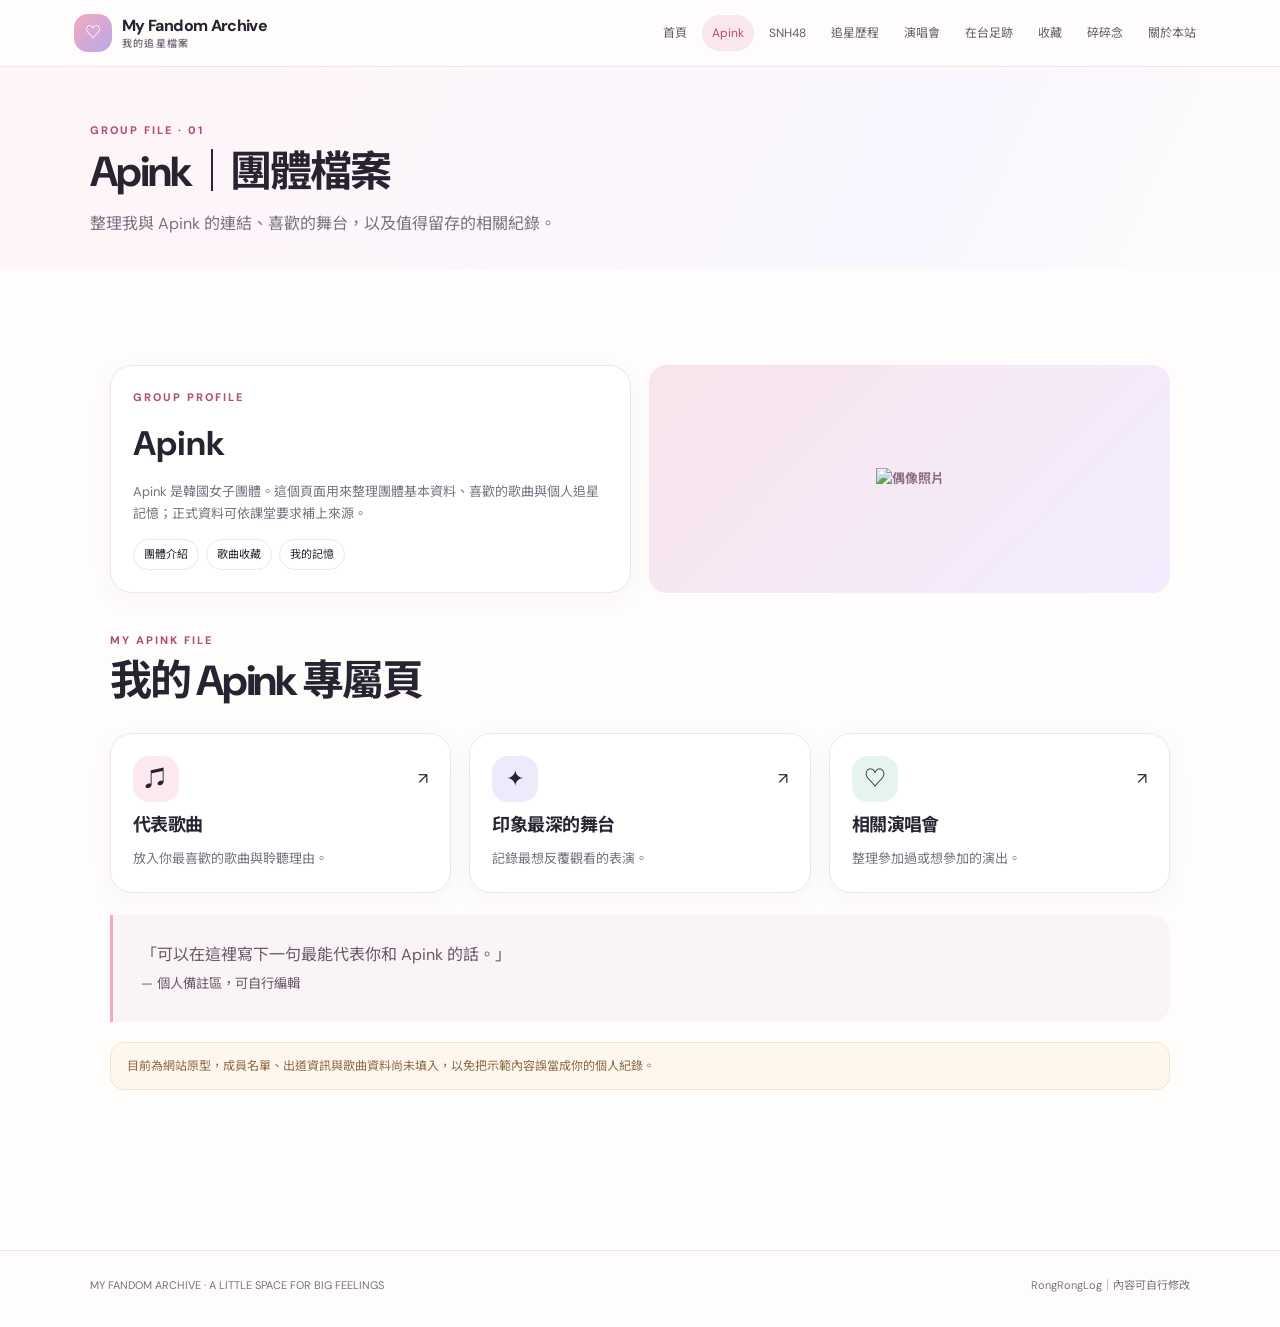
==== apink.html @ c0fb64b3 "Add files via upload" ====
<!doctype html>
<html lang="zh-Hant">
    <head>
        <meta charset="utf-8">
        <meta name="viewport" content="width=device-width,initial-scale=1">
        <meta name="description" content="整理我與 Apink 的連結、喜歡的舞台，以及值得留存的相關紀錄。">
        <title>Apink｜團體檔案｜My Fandom Archive</title>
        <link rel="stylesheet" href="styles.css">
    </head>
    <body>
        <header class="site-header">
            <div class="nav-wrap">
                <a class="brand" href="index.html">
                    <span class="brand-mark">♡</span>
                    <span class="brand-name">
                        My Fandom Archive<small>我的追星檔案</small>
                    </span>
                </a>
                <button class="menu-toggle" aria-label="開啟導覽選單" aria-expanded="false">☰</button>
                <nav class="nav">
                    <a href="index.html">首頁</a>
                    <a href="apink.html">Apink</a>
                    <a href="snh48.html">SNH48</a>
                    <a href="journey.html">追星歷程</a>
                    <a href="concerts.html">演唱會</a>
                    <a href="taiwan.html">在台足跡</a>
                    <a href="collection.html">收藏</a>
                    <a href="notes.html">碎碎念</a>
                    <a href="about.html">關於本站</a>
                </nav>
            </div>
        </header>
        <main>
            <section class="page-heading">
                <div class="container">
                    <div class="eyebrow">GROUP FILE · 01</div>
                    <h1>Apink｜團體檔案</h1>
                    <p>整理我與 Apink 的連結、喜歡的舞台，以及值得留存的相關紀錄。</p>
                </div>
            </section>
            <section class="section">
                <div class="container">
                    <section class="section">
                        <div class="container">
                            <div class="grid two">
                                <div class="card">
                                    <div class="eyebrow">GROUP PROFILE</div>
                                    <h2 style="font-size:34px;margin:8px 0">Apink</h2>
                                    <p>Apink 是韓國女子團體。這個頁面用來整理團體基本資料、喜歡的歌曲與個人追星記憶；正式資料可依課堂要求補上來源。</p>
                                    <div class="member-pills">
                                        <span>團體介紹</span>
                                        <span>歌曲收藏</span>
                                        <span>我的記憶</span>
                                    </div>
                                </div>
                                <div class="photo-placeholder">
                                    <div>
                                     <img src="圖片\IMG_20160907_165725_533.jpg" alt="偶像照片" width="300">
                                    </div>
                                </div>
                            </div>
                            <div class="section-head" style="margin-top:38px">
                                <div>
                                    <div class="eyebrow">MY APINK FILE</div>
                                    <h2>我的 Apink 專屬頁</h2>
                                </div>
                            </div>
                            <div class="grid three">
                                <a class="card" href="collection.html">
                                    <div class="card-top">
                                        <span class="icon-box ">♫</span>
                                        <span>↗</span>
                                    </div>
                                    <h3>代表歌曲</h3>
                                    <p>放入你最喜歡的歌曲與聆聽理由。</p>
                                </a>
                                <a class="card" href="notes.html">
                                    <div class="card-top">
                                        <span class="icon-box lav">✦</span>
                                        <span>↗</span>
                                    </div>
                                    <h3>印象最深的舞台</h3>
                                    <p>記錄最想反覆觀看的表演。</p>
                                </a>
                                <a class="card" href="concerts.html">
                                    <div class="card-top">
                                        <span class="icon-box mint">♡</span>
                                        <span>↗</span>
                                    </div>
                                    <h3>相關演唱會</h3>
                                    <p>整理參加過或想參加的演出。</p>
                                </a>
                            </div>
                            <div class="quote" style="margin-top:22px">
                                「可以在這裡寫下一句最能代表你和 Apink 的話。」<br>
                                <small>— 個人備註區，可自行編輯</small>
                            </div>
                            <div class="notice">目前為網站原型，成員名單、出道資訊與歌曲資料尚未填入，以免把示範內容誤當成你的個人紀錄。</div>
                        </div>
                    </section>
                </div>
            </section>
        </main>
        <footer class="footer">
            <div class="container footer-inner">
                <span>MY FANDOM ARCHIVE · A LITTLE SPACE FOR BIG FEELINGS</span>
                <span>RongRongLog｜內容可自行修改</span>
            </div>
        </footer>
        <script src="script.js"></script>
    </body>
</html>
---- styles.css ----
@import url('https://fonts.googleapis.com/css2?family=DM+Sans:wght@400;500;600;700&family=Noto+Sans+TC:wght@400;500;600;700;800&display=swap');
:root{--ink:#282331;--muted:#777180;--paper:#fffdfb;--line:#eee7e9;--pink:#f3a9bf;--pink-dark:#b34d75;--lav:#b8a9e8;--lav-dark:#6d5ca5;--peach:#f6d7c8;--mint:#d9ece5;--shadow:0 18px 50px rgba(62,42,66,.08)}*{box-sizing:border-box}html{scroll-behavior:smooth}body{margin:0;background:var(--paper);color:var(--ink);font-family:'DM Sans','Noto Sans TC',sans-serif;line-height:1.7}a{color:inherit;text-decoration:none}button,select{font:inherit}.site-header{position:sticky;top:0;z-index:10;background:rgba(255,253,251,.92);backdrop-filter:blur(14px);border-bottom:1px solid var(--line)}.nav-wrap{max-width:1180px;margin:auto;padding:14px 24px;display:flex;align-items:center;justify-content:space-between;gap:22px}.brand{display:flex;align-items:center;gap:10px;white-space:nowrap}.brand-mark{display:grid;place-items:center;width:38px;height:38px;border-radius:14px;background:linear-gradient(135deg,var(--pink),var(--lav));color:#fff;font-weight:800}.brand-name{font-weight:800;letter-spacing:-.04em;line-height:1.2}.brand-name small{display:block;font-size:10px;letter-spacing:.12em;color:var(--muted);font-weight:600;margin-top:3px}.nav{display:flex;gap:5px;align-items:center;flex-wrap:wrap;justify-content:flex-end}.nav a{font-size:12px;color:#645d6b;padding:8px 10px;border-radius:99px;transition:.2s}.nav a:hover,.nav a.active{background:#f8e8ee;color:var(--pink-dark)}.menu-toggle{display:none;border:1px solid var(--line);background:#fff;border-radius:12px;padding:7px 11px}.container{width:min(1100px,calc(100% - 40px));margin:auto}.hero{padding:72px 0 56px;position:relative;overflow:hidden}.hero:before,.hero:after{content:'';position:absolute;border-radius:50%;z-index:-1;filter:blur(1px)}.hero:before{width:340px;height:340px;background:#fce9ef;right:-80px;top:-110px}.hero:after{width:210px;height:210px;background:#eee8fc;right:170px;bottom:-130px}.eyebrow{font-size:11px;letter-spacing:.18em;text-transform:uppercase;color:var(--pink-dark);font-weight:800}.hero-grid{display:grid;grid-template-columns:1.1fr .9fr;gap:50px;align-items:center}.hero h1{font-size:clamp(42px,6vw,72px);line-height:1.08;letter-spacing:-.065em;margin:18px 0 20px}.hero h1 span{color:var(--pink-dark)}.hero p{max-width:560px;color:var(--muted);margin:0 0 26px}.button-row{display:flex;gap:10px;flex-wrap:wrap}.btn{display:inline-flex;align-items:center;justify-content:center;padding:11px 17px;border-radius:99px;background:var(--ink);color:white;font-size:13px;font-weight:700;border:1px solid var(--ink);cursor:pointer;transition:.2s}.btn:hover{transform:translateY(-2px);box-shadow:var(--shadow)}.btn.secondary{background:white;color:var(--ink);border-color:var(--line)}.hero-art{min-height:360px;position:relative;display:grid;place-items:center}.art-card{position:absolute;border-radius:26px;box-shadow:var(--shadow);display:flex;flex-direction:column;justify-content:space-between;padding:22px;overflow:hidden}.art-card.one{width:230px;height:290px;background:linear-gradient(145deg,#f5bfd0,#fff0f3);left:5%;top:28px;transform:rotate(-8deg)}.art-card.two{width:230px;height:290px;background:linear-gradient(145deg,#c9bdf1,#f3efff);right:4%;top:45px;transform:rotate(8deg)}.art-symbol{font-size:56px;line-height:1;color:rgba(255,255,255,.92);font-weight:800}.art-label{font-size:12px;letter-spacing:.13em;font-weight:800}.art-label strong{display:block;font-size:24px;letter-spacing:-.04em}.floating-note{position:absolute;bottom:12px;left:50%;transform:translateX(-50%);background:#fff;border:1px solid var(--line);border-radius:15px;padding:12px 17px;box-shadow:var(--shadow);font-size:12px;white-space:nowrap}.section{padding:48px 0 70px}.section-head{display:flex;align-items:end;justify-content:space-between;gap:18px;margin-bottom:26px}.section-head h2,.page-heading h1{font-size:clamp(28px,4vw,42px);line-height:1.2;letter-spacing:-.05em;margin:7px 0 0}.section-head p{margin:0;color:var(--muted);font-size:13px}.page-heading{padding:54px 0 32px;background:linear-gradient(115deg,#fff5f7,#f9f6ff 72%,#fffdfb)}.page-heading p{color:var(--muted);max-width:650px;margin:13px 0 0}.grid{display:grid;gap:18px}.grid.two{grid-template-columns:repeat(2,minmax(0,1fr))}.grid.three{grid-template-columns:repeat(3,minmax(0,1fr))}.grid.four{grid-template-columns:repeat(4,minmax(0,1fr))}.card{background:#fff;border:1px solid var(--line);border-radius:22px;padding:22px;box-shadow:0 7px 24px rgba(53,35,55,.035);transition:transform .2s,box-shadow .2s}.card:hover{transform:translateY(-3px);box-shadow:var(--shadow)}.card h3{font-size:18px;letter-spacing:-.03em;margin:8px 0}.card p{color:var(--muted);font-size:13px;margin:0}.card-top{display:flex;align-items:center;justify-content:space-between;gap:12px}.icon-box{width:46px;height:46px;border-radius:16px;display:grid;place-items:center;font-size:22px;background:#fce9ef}.icon-box.lav{background:#eee9fb}.icon-box.mint{background:#e6f4ef}.icon-box.peach{background:#fff0e8}.tag{display:inline-flex;align-items:center;padding:4px 10px;border-radius:99px;background:#f8edf1;color:#a04e70;font-size:11px;font-weight:700;margin:3px 3px 0 0}.tag.lav{background:#f0edfb;color:#6d5ca5}.tag.mint{background:#eaf5f0;color:#477e6b}.stats{display:grid;grid-template-columns:repeat(3,1fr);gap:12px;margin-top:30px}.stat{border:1px solid var(--line);background:rgba(255,255,255,.72);border-radius:17px;padding:17px}.stat strong{font-size:27px;display:block;letter-spacing:-.05em}.stat span{font-size:11px;color:var(--muted)}.group-banner{min-height:245px;padding:28px;border-radius:24px;display:flex;flex-direction:column;justify-content:space-between;overflow:hidden;position:relative}.group-banner.apink{background:linear-gradient(135deg,#f7c5d5,#fff0f4)}.group-banner.snh{background:linear-gradient(135deg,#d3c8f6,#f5f1ff)}.group-banner .big-word{font-size:clamp(36px,5vw,54px);letter-spacing:-.07em;font-weight:800;line-height:1}.group-banner .orbit{position:absolute;right:-18px;bottom:-60px;width:200px;height:200px;border:1px solid rgba(255,255,255,.8);border-radius:50%}.group-banner .orbit:before,.group-banner .orbit:after{content:'';position:absolute;border:1px solid rgba(255,255,255,.8);border-radius:50%;inset:20px}.group-banner .orbit:after{inset:45px}.list{list-style:none;padding:0;margin:0}.list li{padding:13px 0;border-bottom:1px solid var(--line);display:flex;justify-content:space-between;gap:20px;font-size:13px}.list li:last-child{border:0}.list small{color:var(--muted)}.timeline{position:relative;padding-left:24px}.timeline:before{content:'';position:absolute;left:5px;top:8px;bottom:8px;width:2px;background:#f1d3df}.timeline-item{position:relative;padding:0 0 24px 14px}.timeline-item:before{content:'';position:absolute;left:-24px;top:7px;width:10px;height:10px;border-radius:50%;background:var(--pink-dark);border:3px solid #fbe8ef}.timeline-item time{font-size:11px;color:var(--pink-dark);font-weight:800;letter-spacing:.08em}.timeline-item h3{margin:3px 0;font-size:16px}.timeline-item p{margin:0;color:var(--muted);font-size:13px}.filters{display:flex;gap:9px;flex-wrap:wrap;align-items:center;margin-bottom:22px}.filters select,.filters input{background:#fff;border:1px solid var(--line);border-radius:99px;padding:10px 14px;color:var(--ink);font-size:12px;outline:none}.filter-chip{border:1px solid var(--line);background:white;padding:8px 14px;border-radius:99px;font-size:12px;cursor:pointer}.filter-chip.active{background:var(--ink);color:#fff;border-color:var(--ink)}.post-card{background:#fff;border:1px solid var(--line);border-radius:20px;padding:21px}.post-meta{display:flex;justify-content:space-between;gap:12px;color:var(--muted);font-size:11px}.post-card h3{font-size:16px;margin:12px 0 7px}.post-card p{font-size:13px;color:#615b68;margin:0 0 15px}.post-foot{display:flex;justify-content:space-between;align-items:center;gap:10px;flex-wrap:wrap}.quote{padding:26px 28px;background:#fbf4f7;border-left:3px solid var(--pink);border-radius:0 18px 18px 0;color:#665b67}.photo-placeholder{min-height:170px;border-radius:18px;background:linear-gradient(135deg,#f9e4ec,#f2edff);display:grid;place-items:center;color:#8b6e83;font-size:13px;font-weight:700;text-align:center;padding:18px}.photo-placeholder span{font-size:35px;display:block;margin-bottom:6px}.detail-grid{display:grid;grid-template-columns:.8fr 1.2fr;gap:20px}.footer{border-top:1px solid var(--line);padding:25px 0 32px;color:var(--muted);font-size:11px}.footer-inner{display:flex;justify-content:space-between;gap:18px;flex-wrap:wrap}.notice{padding:13px 16px;background:#fff7ed;border:1px solid #f5e4cf;border-radius:14px;color:#8a6946;font-size:12px;margin:20px 0}.empty{padding:35px;text-align:center;color:var(--muted);border:1px dashed var(--line);border-radius:18px;display:none}.smallcaps{font-size:10px;letter-spacing:.15em;text-transform:uppercase;font-weight:800;color:var(--muted)}.member-pills{display:flex;flex-wrap:wrap;gap:7px;margin-top:14px}.member-pills span{font-size:11px;background:#fff;border:1px solid var(--line);border-radius:99px;padding:5px 10px}.collection-art{height:140px;border-radius:16px;background:linear-gradient(135deg,#fce4ec,#f7f0ff);display:grid;place-items:center;font-size:42px;margin-bottom:15px}.collection-art.blue{background:linear-gradient(135deg,#dfeaf9,#f4f2ff)}.collection-art.gold{background:linear-gradient(135deg,#f9e9c9,#fff7e9)}
@media(max-width:900px){.nav-wrap{align-items:flex-start}.menu-toggle{display:block}.nav{display:none;position:absolute;top:66px;left:0;right:0;background:var(--paper);padding:15px 20px 20px;border-bottom:1px solid var(--line);justify-content:flex-start}.nav.open{display:flex}.hero-grid{grid-template-columns:1fr;gap:10px}.hero-art{min-height:300px}.grid.four{grid-template-columns:repeat(2,minmax(0,1fr))}.grid.three{grid-template-columns:repeat(2,minmax(0,1fr))}.detail-grid{grid-template-columns:1fr}}
@media(max-width:600px){.container{width:min(100% - 28px,1100px)}.nav-wrap{padding:12px 14px}.brand-name{font-size:14px}.hero{padding:48px 0 36px}.hero-art{min-height:270px}.art-card.one,.art-card.two{width:185px;height:235px;padding:17px}.art-symbol{font-size:42px}.floating-note{font-size:10px}.section{padding:34px 0 48px}.grid.two,.grid.three,.grid.four{grid-template-columns:1fr}.section-head{align-items:flex-start;flex-direction:column}.stats{gap:7px}.stat{padding:12px}.stat strong{font-size:22px}.page-heading{padding:40px 0 26px}.card{padding:18px}}
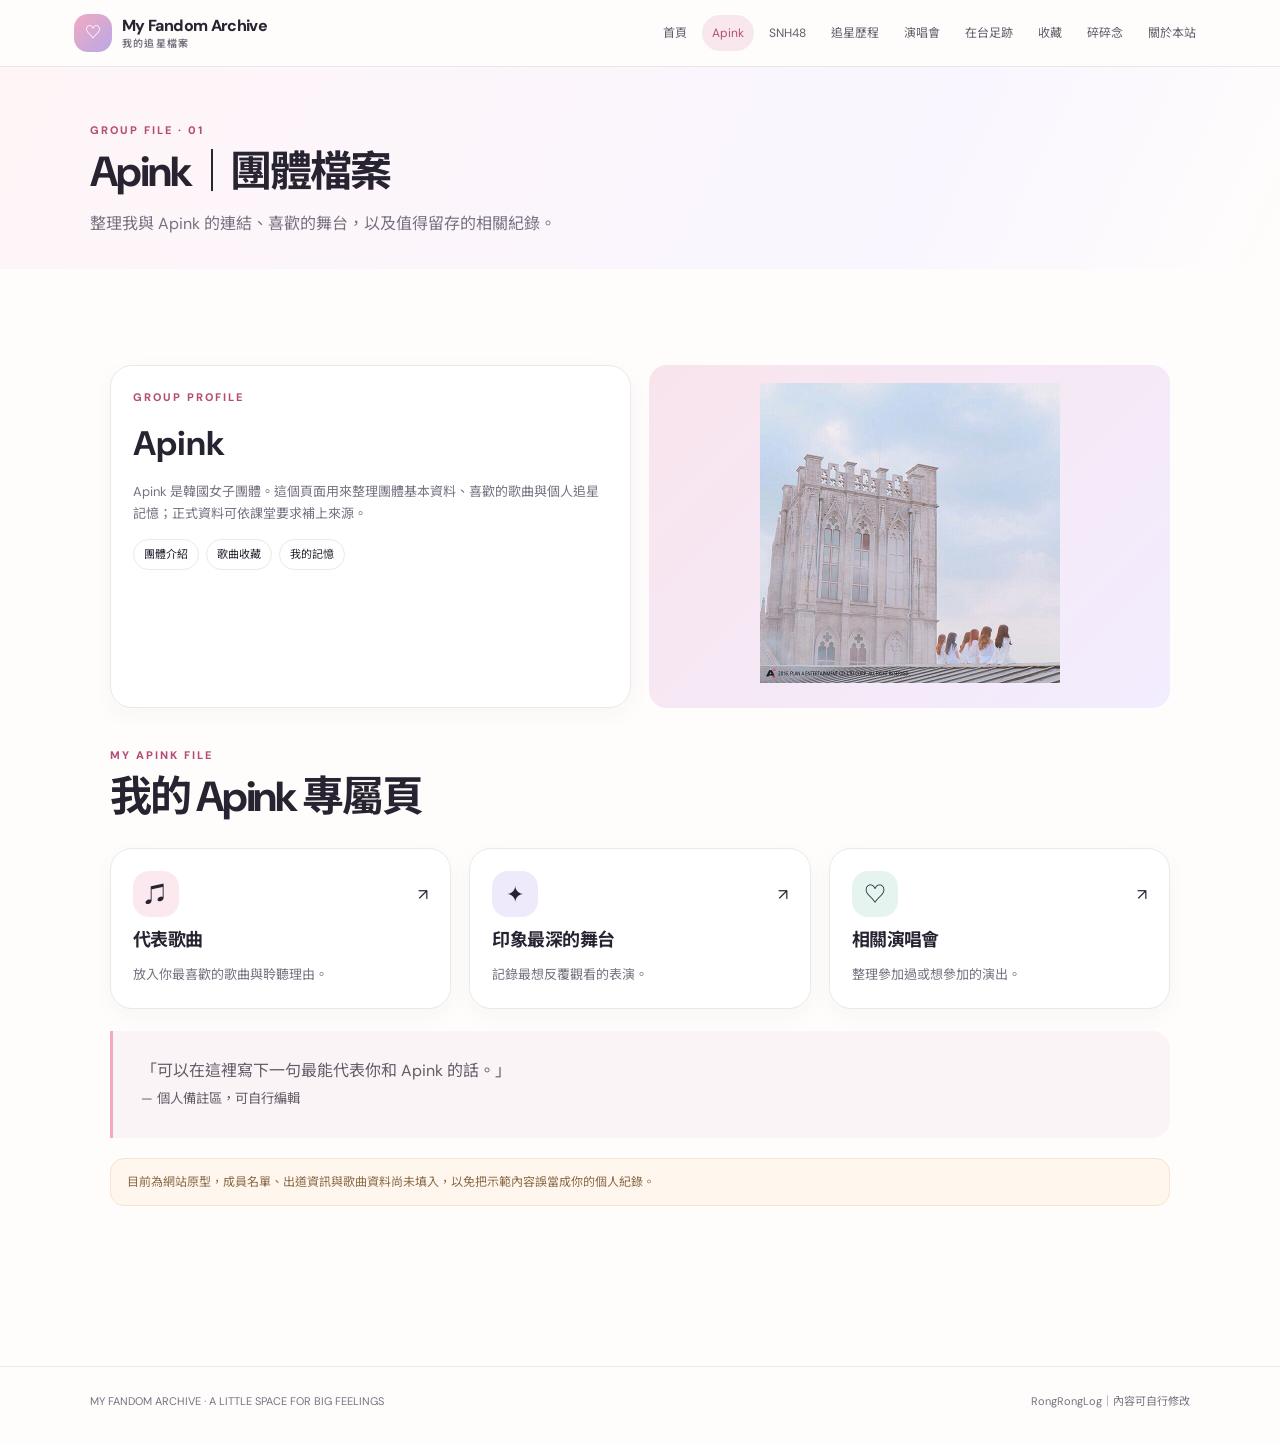
==== commit 8671813a: "Update image source path in apink.html" ====
--- a/apink.html
+++ b/apink.html
@@ -55,7 +55,7 @@
                                 </div>
                                 <div class="photo-placeholder">
                                     <div>
-                                     <img src="圖片\IMG_20160907_165725_533.jpg" alt="偶像照片" width="300">
+                                     <img src="IMG_20160907_165725_533.jpg" alt="偶像照片" width="300">
                                     </div>
                                 </div>
                             </div>
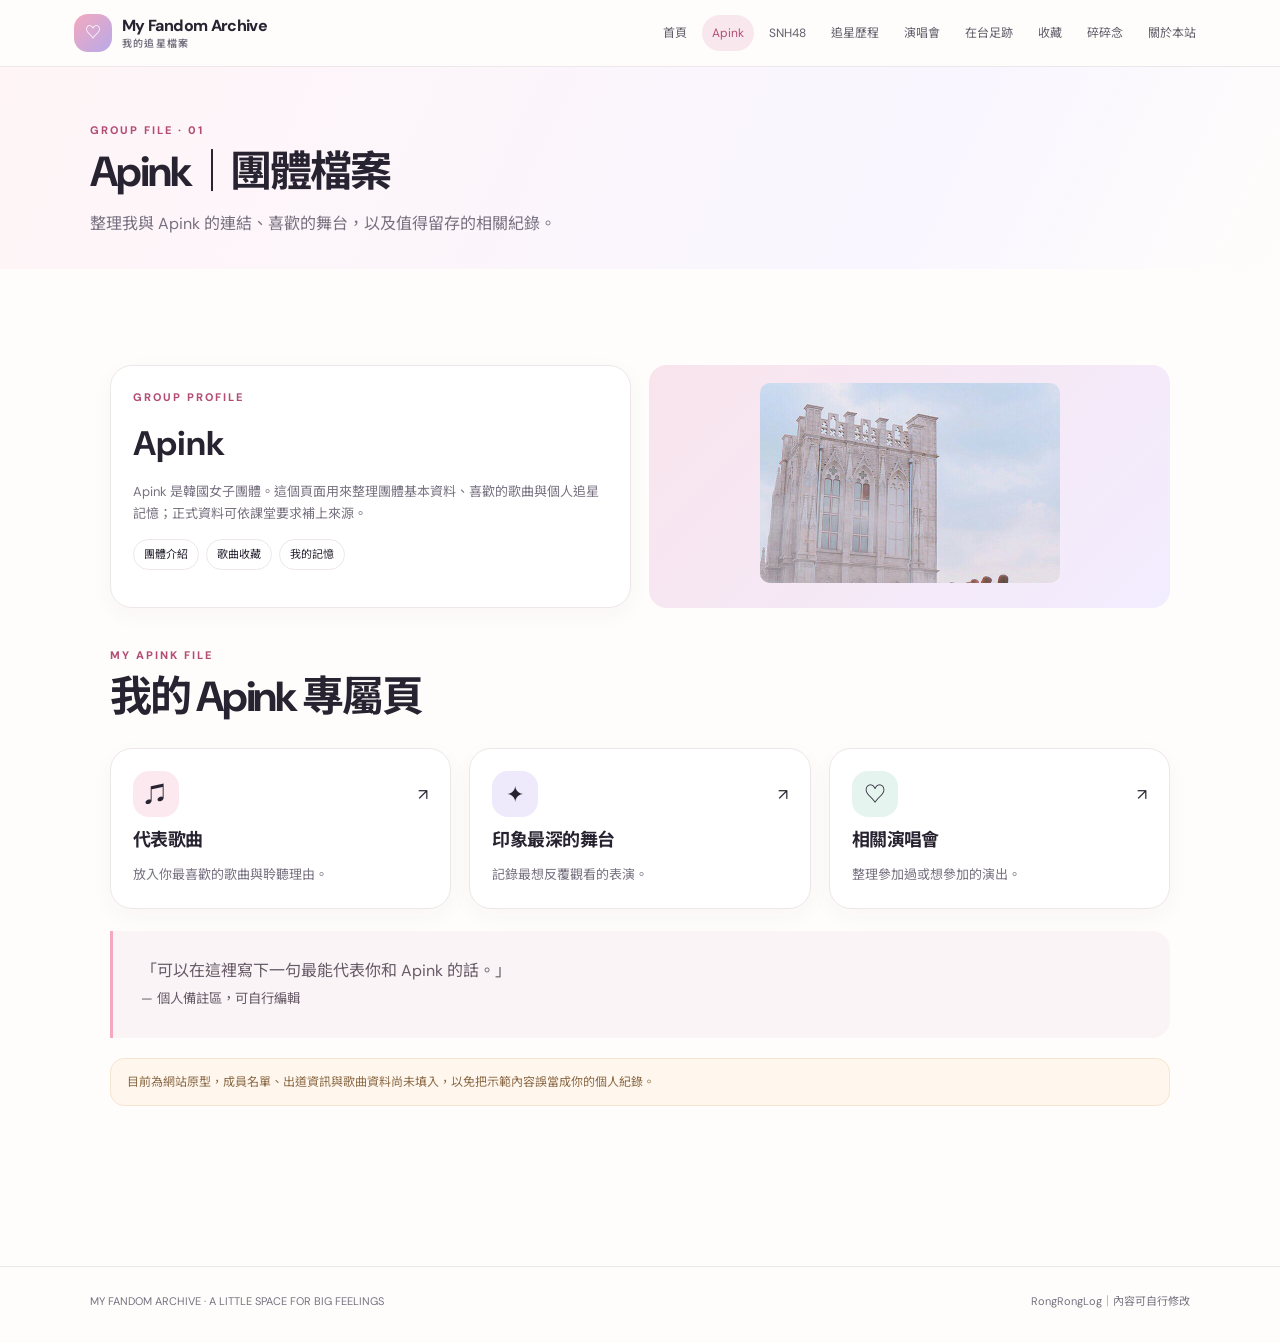
==== commit 574b62ac: "Update apink.html" ====
--- a/apink.html
+++ b/apink.html
@@ -55,7 +55,8 @@
                                 </div>
                                 <div class="photo-placeholder">
                                     <div>
-                                     <img src="IMG_20160907_165725_533.jpg" alt="偶像照片" width="300">
+                                     <img src="images/IMG_20160907_165725_533.jpg"
+                                         alt="偶像照片"style="width:300px; height:200px; object-fit:cover; border-radius:10px;">
                                     </div>
                                 </div>
                             </div>
